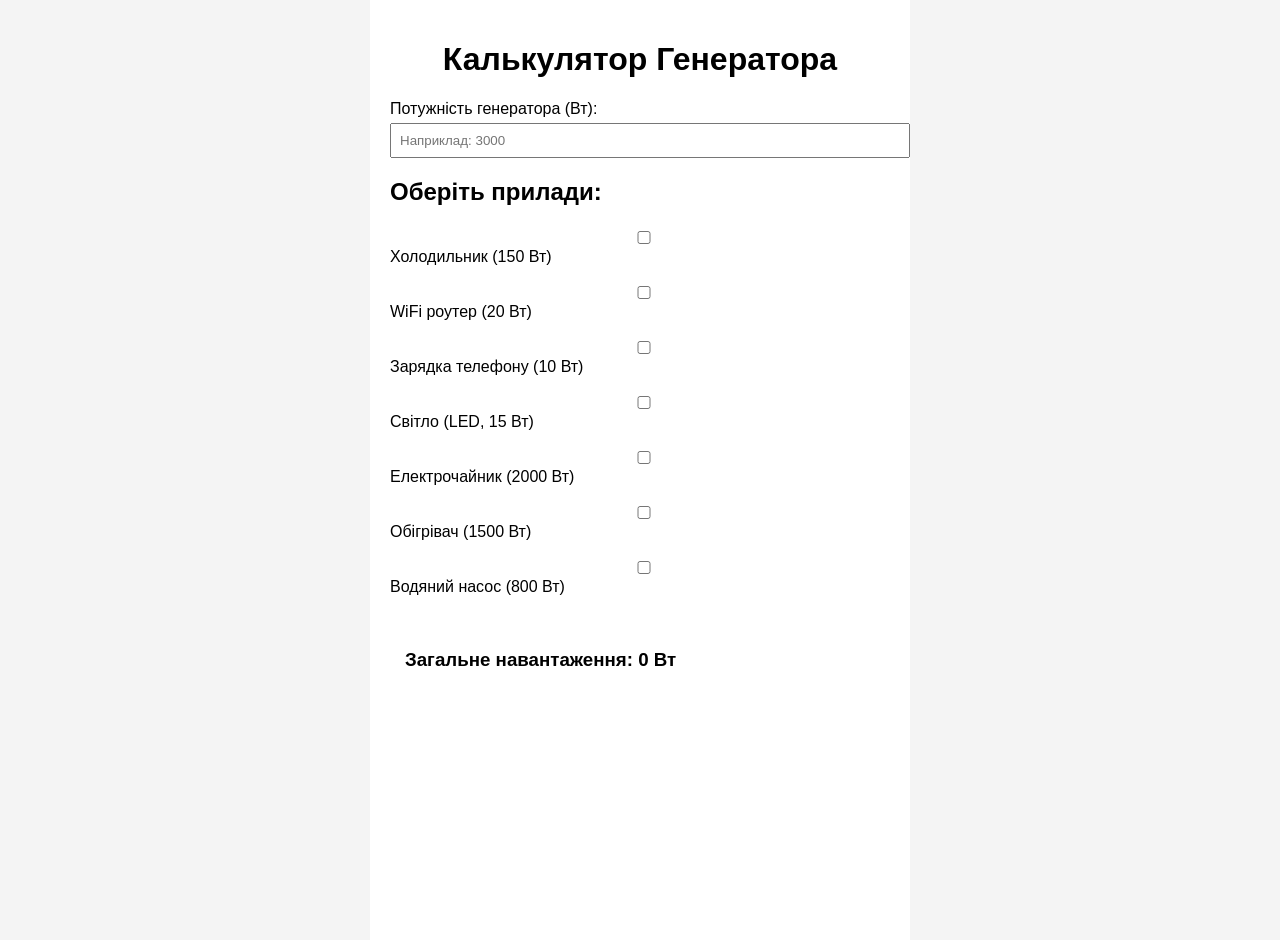
==== index.html @ ee5e261f "initial push" ====
<!DOCTYPE html>
<html lang="uk">
<head>
    <meta charset="UTF-8">
    <meta name="viewport" content="width=device-width, initial-scale=1.0">
    <title>Генератор Калькулятор</title>
    <link rel="stylesheet" href="style.css">
</head>
<body>

<div class="container">
    <h1>Калькулятор Генератора</h1>

    <label>
        Потужність генератора (Вт):
        <input type="number" id="generatorPower" placeholder="Наприклад: 3000">
    </label>

    <h2>Оберіть прилади:</h2>

    <div id="applianceList"></div>

    <div class="results">
        <h3>Загальне навантаження: <span id="totalLoad">0</span> Вт</h3>
        <h3 id="status"></h3>
    </div>
</div>

<script src="script.js"></script>
</body>
</html>
---- style.css ----
body {
    font-family: Arial, sans-serif;
    background: #f4f4f4;
    margin: 0;
    padding: 0;
}

.container {
    max-width: 500px;
    margin: auto;
    padding: 20px;
    background: white;
    min-height: 100vh;
}

h1 {
    text-align: center;
}

label {
    display: block;
    margin-bottom: 15px;
}

input {
    width: 100%;
    padding: 8px;
    margin-top: 5px;
}

.appliance {
    margin: 8px 0;
}

.results {
    margin-top: 20px;
    padding: 15px;
    border-radius: 8px;
}

.safe {
    background-color: #d4edda;
    color: #155724;
}

.danger {
    background-color: #f8d7da;
    color: #721c24;
}
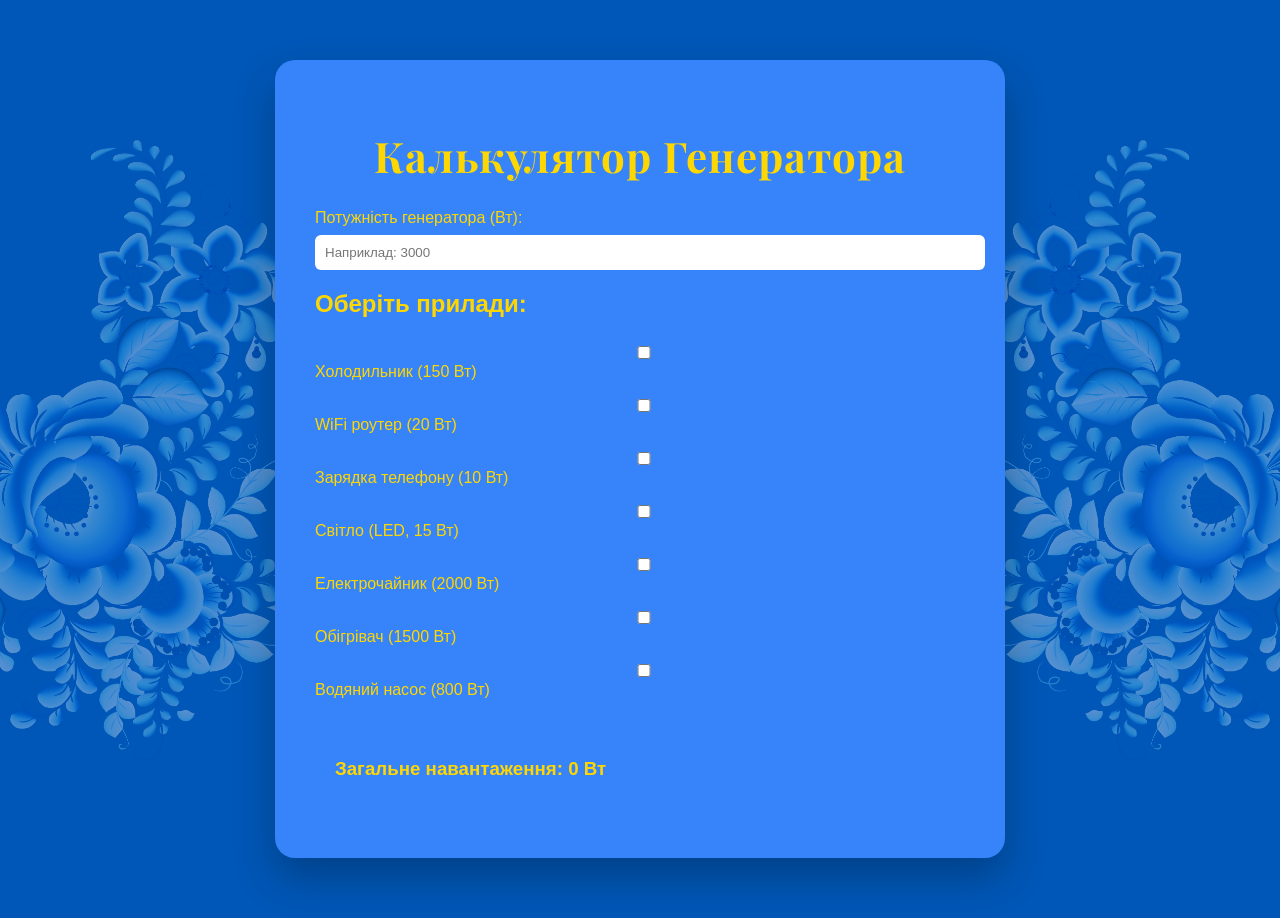
==== commit 8a750cdb: "style changes push2" ====
--- a/index.html
+++ b/index.html
@@ -4,6 +4,7 @@
     <meta charset="UTF-8">
     <meta name="viewport" content="width=device-width, initial-scale=1.0">
     <title>Генератор Калькулятор</title>
+    <link href="https://fonts.googleapis.com/css2?family=Playfair+Display:wght@600;700&display=swap" rel="stylesheet">
     <link rel="stylesheet" href="style.css">
 </head>
 <body>
--- a/style.css
+++ b/style.css
@@ -1,49 +1,86 @@
 body {
     font-family: Arial, sans-serif;
-    background: #f4f4f4;
     margin: 0;
     padding: 0;
+    background-color: #0057B7; /* Ukrainian blue */
+    color: #FFD700;
+    overflow-x: hidden;
 }
 
-.container {
-    max-width: 500px;
-    margin: auto;
-    padding: 20px;
-    background: white;
-    min-height: 100vh;
+/* BIGGER Folk Art */
+body::before,
+body::after {
+    content: "";
+    position: fixed;
+    top: 0;
+    width: 380px;   /* bigger */
+    height: 100vh;
+    background-image: url("folk-left.png");
+    background-repeat: no-repeat;
+    background-size: contain;
+    background-position: center;
+    opacity: 0.35;  /* slightly stronger */
+    z-index: 0;
 }
 
-h1 {
-    text-align: center;
+body::before {
+    left: -60px; /* shift outward */
 }
 
-label {
-    display: block;
-    margin-bottom: 15px;
+body::after {
+    right: -60px;
+    transform: scaleX(-1);
+}
+
+/* LIGHTER middle blue */
+.container {
+    position: relative;
+    z-index: 1;
+    max-width: 650px;
+    margin: 60px auto;
+    padding: 40px;
+    background: #3784fa; /* lighter blue */
+    border-radius: 20px;
+    box-shadow: 0 20px 40px rgba(0,0,0,0.25);
+}
+
+/* BEAUTIFUL centered title */
+h1 {
+    font-family: 'Playfair Display', serif;
+    text-align: center;
+    font-size: 42px;
+    letter-spacing: 1px;
+    margin-bottom: 25px;
+    color: #FFD700;
+}
+
+h1, h2, h3 {
+    color: #FFD700;
 }
 
 input {
     width: 100%;
-    padding: 8px;
-    margin-top: 5px;
+    padding: 10px;
+    border-radius: 6px;
+    border: none;
+    margin-top: 8px;
 }
 
 .appliance {
-    margin: 8px 0;
+    margin: 10px 0;
 }
 
 .results {
     margin-top: 20px;
-    padding: 15px;
-    border-radius: 8px;
+    padding: 20px;
+    border-radius: 12px;
+    font-weight: bold;
 }
 
 .safe {
-    background-color: #d4edda;
-    color: #155724;
+    background-color: rgba(0, 200, 0, 0.25);
 }
 
 .danger {
-    background-color: #f8d7da;
-    color: #721c24;
+    background-color: rgba(200, 0, 0, 0.25);
 }
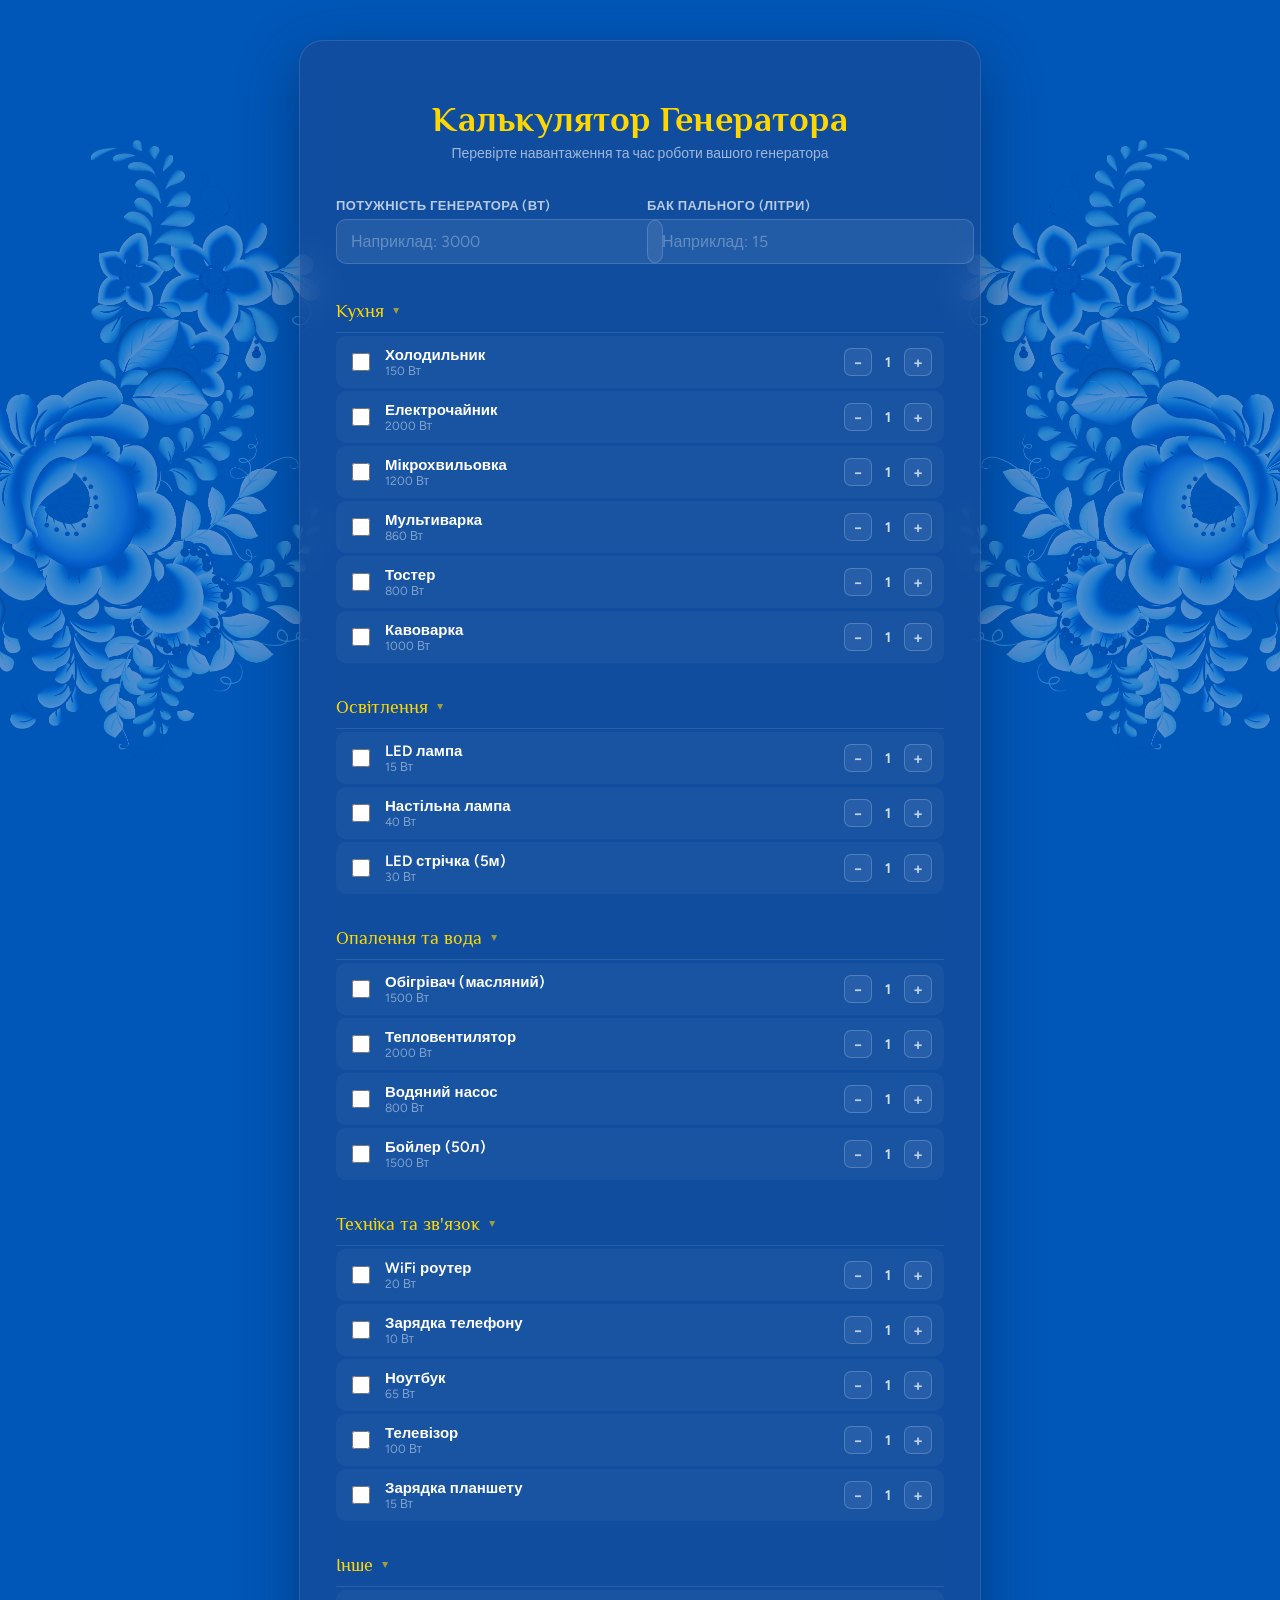
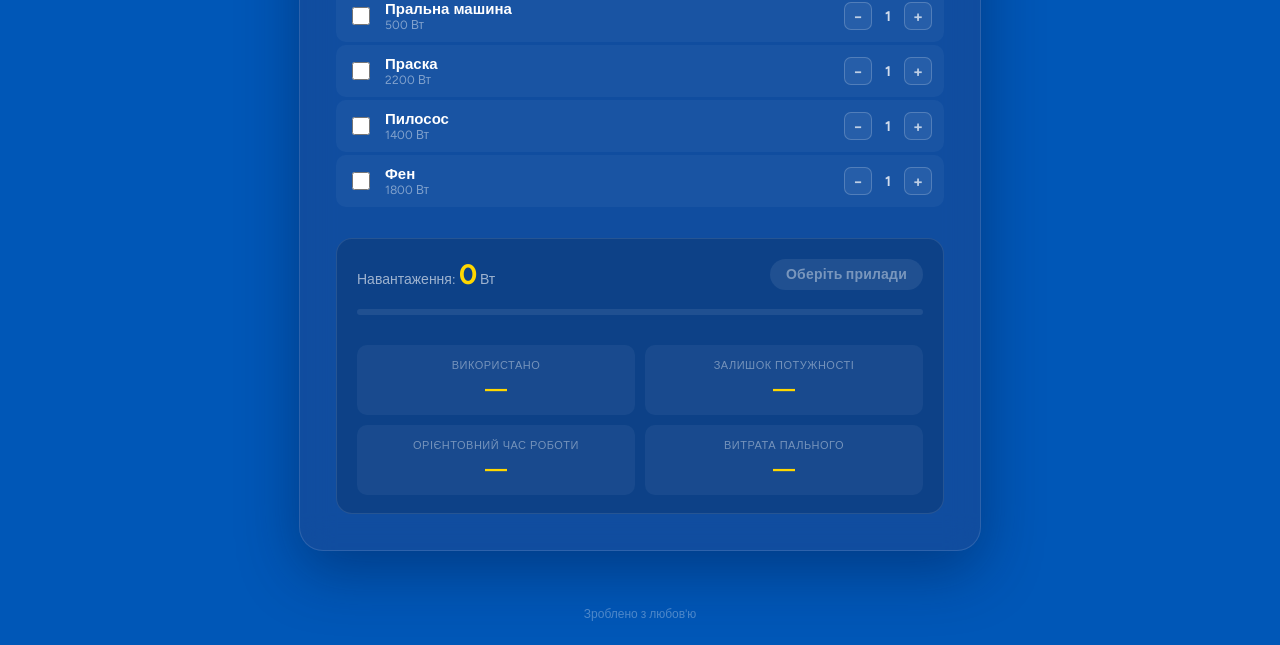
==== commit 7b44672a: "load changes" ====
--- a/index.html
+++ b/index.html
@@ -1,31 +1,68 @@
 <!DOCTYPE html>
 <html lang="uk">
 <head>
-    <meta charset="UTF-8">
-    <meta name="viewport" content="width=device-width, initial-scale=1.0">
-    <title>Генератор Калькулятор</title>
-    <link href="https://fonts.googleapis.com/css2?family=Playfair+Display:wght@600;700&display=swap" rel="stylesheet">
-    <link rel="stylesheet" href="style.css">
+  <meta charset="UTF-8">
+  <meta name="viewport" content="width=device-width, initial-scale=1.0">
+  <title>Калькулятор Генератора</title>
+  <link href="https://fonts.googleapis.com/css2?family=Philosopher:wght@400;700&family=Figtree:wght@400;500;600;700&display=swap" rel="stylesheet">
+  <link rel="stylesheet" href="style.css">
 </head>
 <body>
 
 <div class="container">
+  <div class="header">
     <h1>Калькулятор Генератора</h1>
+    <div class="subtitle">Перевірте навантаження та час роботи вашого генератора</div>
+  </div>
 
-    <label>
-        Потужність генератора (Вт):
-        <input type="number" id="generatorPower" placeholder="Наприклад: 3000">
-    </label>
+  <div class="body-content">
+    <div class="gen-input-section">
+      <div>
+        <label for="genPower">Потужність генератора (Вт)</label>
+        <input type="number" id="genPower" placeholder="Наприклад: 3000" oninput="calculate()">
+      </div>
+      <div>
+        <label for="tankSize">Бак пального (літри)</label>
+        <input type="number" id="tankSize" placeholder="Наприклад: 15" oninput="calculate()">
+      </div>
+    </div>
 
-    <h2>Оберіть прилади:</h2>
+    <div id="categories"></div>
 
-    <div id="applianceList"></div>
+    <div class="results-panel" id="resultsPanel">
+      <div class="results-header">
+        <div class="load-display">
+          Навантаження: <strong id="totalLoad">0</strong> Вт
+        </div>
+        <div class="status-badge neutral" id="statusBadge">Оберіть прилади</div>
+      </div>
+      <div class="load-bar-bg">
+        <div class="load-bar-fill" id="loadBar" style="width:0%"></div>
+      </div>
+      <div class="warning-banner" id="warningBanner"></div>
+      <div class="results-details">
+        <div class="detail-card">
+          <div class="label">Використано</div>
+          <div class="value" id="percentUsed">—</div>
+        </div>
+        <div class="detail-card">
+          <div class="label">Залишок потужності</div>
+          <div class="value" id="remaining">—</div>
+        </div>
+        <div class="detail-card">
+          <div class="label">Орієнтовний час роботи</div>
+          <div class="value" id="runtime">—</div>
+        </div>
+        <div class="detail-card">
+          <div class="label">Витрата пального</div>
+          <div class="value" id="fuelRate">—</div>
+        </div>
+      </div>
+    </div>
+  </div>
+</div>
 
-    <div class="results">
-        <h3>Загальне навантаження: <span id="totalLoad">0</span> Вт</h3>
-        <h3 id="status"></h3>
-    </div>
-</div>
+<div class="footer">Зроблено з любов'ю</div>
 
 <script src="script.js"></script>
 </body>
--- a/style.css
+++ b/style.css
@@ -1,86 +1,333 @@
+{ box-sizing: border-box; margin: 0; padding: 0; }
+
 body {
-    font-family: Arial, sans-serif;
-    margin: 0;
-    padding: 0;
-    background-color: #0057B7; /* Ukrainian blue */
-    color: #FFD700;
-    overflow-x: hidden;
-}
-
-/* BIGGER Folk Art */
-body::before,
-body::after {
-    content: "";
-    position: fixed;
-    top: 0;
-    width: 380px;   /* bigger */
-    height: 100vh;
-    background-image: url("folk-left.png");
-    background-repeat: no-repeat;
-    background-size: contain;
-    background-position: center;
-    opacity: 0.35;  /* slightly stronger */
-    z-index: 0;
-}
-
-body::before {
-    left: -60px; /* shift outward */
-}
-
-body::after {
-    right: -60px;
-    transform: scaleX(-1);
-}
-
-/* LIGHTER middle blue */
+  font-family: 'Figtree', sans-serif;
+  background-color: #0057B7;
+  color: #e8ecf2;
+  min-height: 100vh;
+  overflow-x: hidden;
+}
+
+/* Folk art PNG borders */
+body::before, body::after {
+  content: "";
+  position: fixed;
+  top: 0;
+  width: 380px;
+  height: 100vh;
+  background-image: url("folk-left.png");
+  background-repeat: no-repeat;
+  background-size: contain;
+  background-position: center;
+  opacity: 0.35;
+  z-index: 0;
+  pointer-events: none;
+}
+body::before { left: -60px; }
+body::after { right: -60px; transform: scaleX(-1); }
+
 .container {
-    position: relative;
-    z-index: 1;
-    max-width: 650px;
-    margin: 60px auto;
-    padding: 40px;
-    background: #3784fa; /* lighter blue */
-    border-radius: 20px;
-    box-shadow: 0 20px 40px rgba(0,0,0,0.25);
-}
-
-/* BEAUTIFUL centered title */
+  position: relative;
+  z-index: 1;
+  max-width: 680px;
+  margin: 40px auto;
+  padding: 0;
+  background: rgba(30, 70, 140, 0.55);
+  backdrop-filter: blur(16px);
+  -webkit-backdrop-filter: blur(16px);
+  border: 1px solid rgba(255, 255, 255, 0.12);
+  border-radius: 24px;
+  box-shadow: 0 20px 60px rgba(0, 20, 60, 0.4);
+  overflow: hidden;
+}
+
+.header {
+  padding: 34px 36px 28px;
+  text-align: center;
+}
+
 h1 {
-    font-family: 'Playfair Display', serif;
-    text-align: center;
-    font-size: 42px;
-    letter-spacing: 1px;
-    margin-bottom: 25px;
-    color: #FFD700;
-}
-
-h1, h2, h3 {
-    color: #FFD700;
-}
-
-input {
-    width: 100%;
-    padding: 10px;
-    border-radius: 6px;
-    border: none;
-    margin-top: 8px;
-}
-
-.appliance {
-    margin: 10px 0;
-}
-
-.results {
-    margin-top: 20px;
-    padding: 20px;
-    border-radius: 12px;
-    font-weight: bold;
-}
-
-.safe {
-    background-color: rgba(0, 200, 0, 0.25);
-}
-
-.danger {
-    background-color: rgba(200, 0, 0, 0.25);
+  font-family: 'Philosopher', serif;
+  font-size: 36px;
+  color: #FFD700;
+  letter-spacing: 0.5px;
+  margin-bottom: 6px;
+  font-weight: 700;
+}
+
+.subtitle {
+  color: rgba(255, 255, 255, 0.6);
+  font-size: 14px;
+  font-weight: 400;
+}
+
+.body-content {
+  padding: 8px 36px 36px;
+}
+
+/* Generator input section */
+.gen-input-section {
+  display: flex;
+  gap: 14px;
+  margin-bottom: 26px;
+  flex-wrap: wrap;
+}
+.gen-input-section > div { flex: 1; min-width: 180px; }
+
+.gen-input-section label {
+  display: block;
+  font-weight: 600;
+  font-size: 13px;
+  color: rgba(255, 255, 255, 0.7);
+  margin-bottom: 6px;
+  text-transform: uppercase;
+  letter-spacing: 0.4px;
+}
+
+.gen-input-section input {
+  width: 100%;
+  padding: 12px 14px;
+  border: 1.5px solid rgba(255, 255, 255, 0.15);
+  border-radius: 10px;
+  font-size: 16px;
+  font-family: 'Figtree', sans-serif;
+  background: rgba(255, 255, 255, 0.08);
+  color: #fff;
+  transition: border-color 0.2s, background 0.2s;
+}
+.gen-input-section input::placeholder { color: rgba(255, 255, 255, 0.3); }
+.gen-input-section input:focus {
+  outline: none;
+  border-color: rgba(255, 215, 0, 0.5);
+  background: rgba(255, 255, 255, 0.12);
+}
+
+/* Category sections */
+.section-title {
+  font-family: 'Philosopher', serif;
+  font-size: 18px;
+  color: #FFD700;
+  margin: 20px 0 0;
+  padding: 11px 0;
+  border-bottom: 1px solid rgba(255, 255, 255, 0.1);
+  display: flex;
+  align-items: center;
+  gap: 10px;
+  cursor: pointer;
+  user-select: none;
+  transition: color 0.2s;
+}
+.section-title:hover { color: #ffe566; }
+
+.section-title .arrow {
+  display: inline-block;
+  transition: transform 0.25s;
+  font-size: 12px;
+  opacity: 0.6;
+}
+.section-title .arrow.open { transform: rotate(90deg); }
+
+.category-items {
+  overflow: hidden;
+  transition: max-height 0.3s ease;
+}
+.category-items.collapsed { max-height: 0 !important; }
+
+/* Appliance rows */
+.appliance-row {
+  display: flex;
+  align-items: center;
+  padding: 10px 12px;
+  margin: 3px 0;
+  border-radius: 10px;
+  background: rgba(255, 255, 255, 0.04);
+  transition: background 0.15s;
+  gap: 12px;
+}
+.appliance-row:hover { background: rgba(255, 255, 255, 0.08); }
+.appliance-row.checked { background: rgba(255, 215, 0, 0.1); }
+
+.appliance-row input[type=checkbox] {
+  width: 18px;
+  height: 18px;
+  accent-color: #FFD700;
+  cursor: pointer;
+  flex-shrink: 0;
+}
+
+.appliance-row .info { flex: 1; min-width: 0; }
+
+.appliance-row .app-name {
+  font-size: 15px;
+  font-weight: 600;
+  color: #fff;
+}
+
+.appliance-row .app-watts {
+  font-size: 12px;
+  color: rgba(255, 255, 255, 0.45);
+  font-weight: 400;
+}
+
+.appliance-row .qty-control {
+  display: flex;
+  align-items: center;
+  gap: 4px;
+}
+
+.qty-btn {
+  width: 28px;
+  height: 28px;
+  border-radius: 7px;
+  border: 1px solid rgba(255, 255, 255, 0.2);
+  background: rgba(255, 255, 255, 0.06);
+  font-size: 16px;
+  font-weight: 700;
+  color: rgba(255, 255, 255, 0.7);
+  cursor: pointer;
+  display: flex;
+  align-items: center;
+  justify-content: center;
+  transition: all 0.15s;
+  font-family: 'Figtree', sans-serif;
+}
+.qty-btn:hover {
+  background: rgba(255, 215, 0, 0.2);
+  color: #FFD700;
+  border-color: rgba(255, 215, 0, 0.4);
+}
+
+.qty-val {
+  width: 24px;
+  text-align: center;
+  font-weight: 700;
+  font-size: 14px;
+  color: rgba(255, 255, 255, 0.8);
+}
+
+/* Results panel */
+.results-panel {
+  margin-top: 28px;
+  border-radius: 16px;
+  overflow: hidden;
+  border: 1px solid rgba(255, 255, 255, 0.1);
+  background: rgba(0, 0, 0, 0.15);
+  transition: border-color 0.3s;
+}
+.results-panel.safe { border-color: rgba(72, 199, 110, 0.5); }
+.results-panel.danger { border-color: rgba(230, 70, 60, 0.6); }
+
+.results-header {
+  padding: 18px 20px;
+  display: flex;
+  justify-content: space-between;
+  align-items: center;
+  flex-wrap: wrap;
+  gap: 10px;
+}
+
+.load-display {
+  font-size: 14px;
+  color: rgba(255, 255, 255, 0.6);
+}
+.load-display strong {
+  font-size: 28px;
+  color: #FFD700;
+  font-family: 'Figtree', sans-serif;
+}
+.results-panel.danger .load-display strong { color: #ff6b6b; }
+
+.status-badge {
+  padding: 7px 16px;
+  border-radius: 20px;
+  font-weight: 700;
+  font-size: 14px;
+  letter-spacing: 0.2px;
+}
+.status-badge.safe { background: rgba(72, 199, 110, 0.2); color: #6fdb8f; }
+.status-badge.danger { background: rgba(230, 70, 60, 0.25); color: #ff6b6b; animation: pulse 1.2s infinite; }
+.status-badge.neutral { background: rgba(255, 255, 255, 0.08); color: rgba(255, 255, 255, 0.4); }
+
+@keyframes pulse {
+  0%, 100% { opacity: 1; }
+  50% { opacity: 0.6; }
+}
+
+/* Progress bar */
+.load-bar-bg {
+  height: 6px;
+  background: rgba(255, 255, 255, 0.08);
+  border-radius: 3px;
+  margin: 0 20px 16px;
+  overflow: hidden;
+}
+.load-bar-fill {
+  height: 100%;
+  border-radius: 3px;
+  transition: width 0.4s, background 0.4s;
+  background: #48c76e;
+}
+.load-bar-fill.warn { background: #f0c040; }
+.load-bar-fill.danger { background: #e6463c; }
+
+/* Warning banner */
+.warning-banner {
+  margin: 0 20px 16px;
+  padding: 11px 14px;
+  background: rgba(255, 200, 50, 0.1);
+  border-left: 3px solid rgba(255, 200, 50, 0.5);
+  border-radius: 0 8px 8px 0;
+  font-size: 13px;
+  color: rgba(255, 230, 150, 0.9);
+  display: none;
+}
+.warning-banner.show { display: block; }
+
+.results-details {
+  padding: 14px 20px 18px;
+  display: grid;
+  grid-template-columns: 1fr 1fr;
+  gap: 10px;
+}
+
+.detail-card {
+  background: rgba(255, 255, 255, 0.05);
+  border-radius: 10px;
+  padding: 14px;
+  text-align: center;
+}
+
+.detail-card .label {
+  font-size: 11px;
+  color: rgba(255, 255, 255, 0.4);
+  text-transform: uppercase;
+  letter-spacing: 0.5px;
+  margin-bottom: 5px;
+}
+
+.detail-card .value {
+  font-size: 20px;
+  font-weight: 700;
+  color: #FFD700;
+}
+.detail-card .value.red { color: #ff6b6b; }
+
+/* Footer */
+.footer {
+  text-align: center;
+  padding: 16px;
+  font-size: 12px;
+  color: rgba(255, 255, 255, 0.3);
+  position: relative;
+  z-index: 1;
+}
+
+/* Responsive */
+@media (max-width: 600px) {
+  .container { margin: 16px; border-radius: 18px; }
+  .header { padding: 26px 20px 20px; }
+  .body-content { padding: 8px 20px 28px; }
+  h1 { font-size: 28px; }
+  .results-details { grid-template-columns: 1fr; }
+  .gen-input-section > div { min-width: 100%; }
 }
